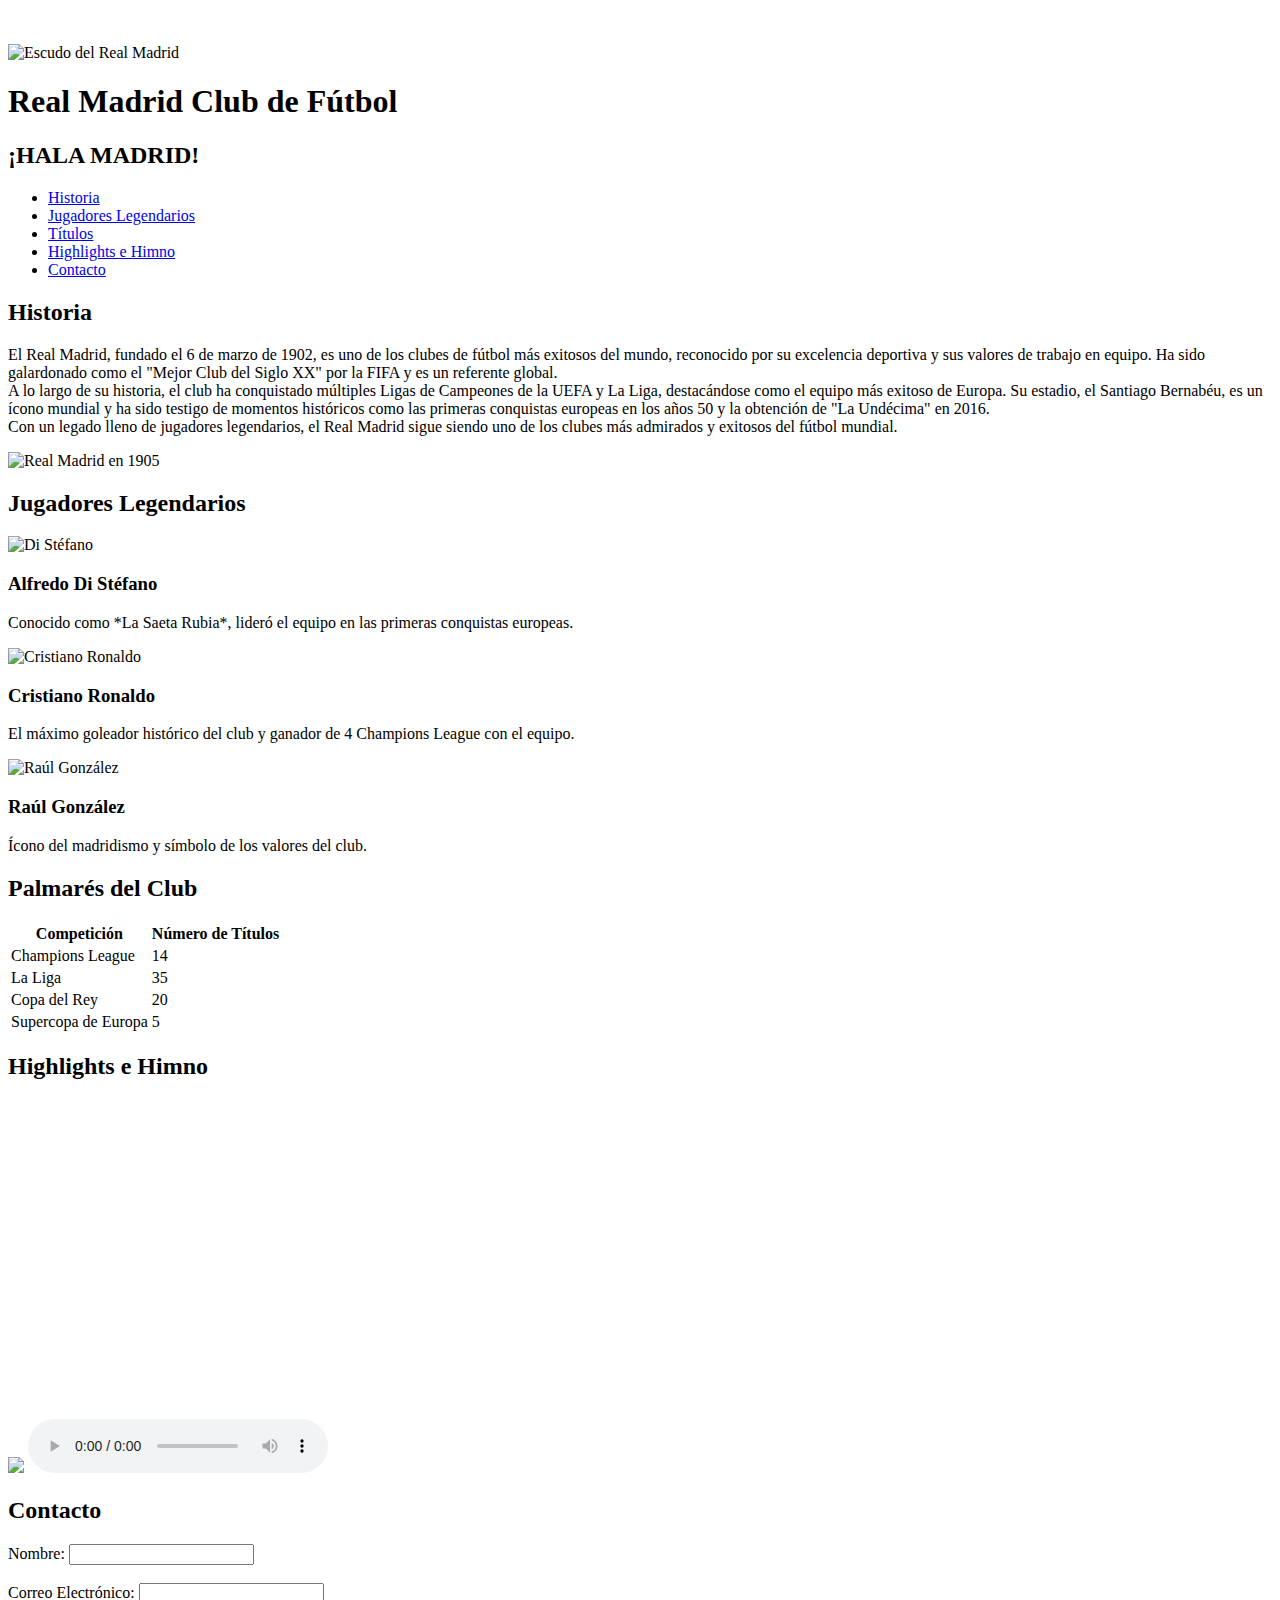
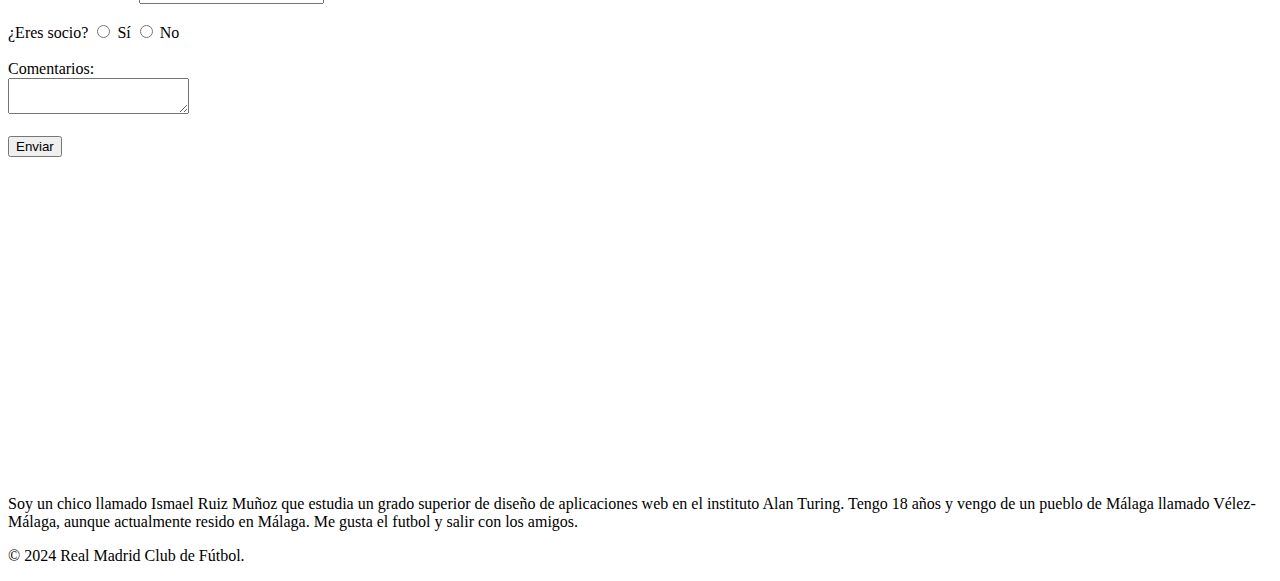
==== index.html @ 12ec4f3c "Create index.html" ====
<!DOCTYPE html>
<html lang="es">
<head>
    <meta charset="UTF-8">
    <meta name="viewport" content="width=device-width, initial-scale=1.0">
    <title>Real Madrid CF</title>
    <link rel="icon" href="escudo.png">
    <link rel="stylesheet" href="estilos.css">
</head>
<body>
    <header>
        <div class="encabezado">
            <br><br>
            <img src="escudo.png" alt="Escudo del Real Madrid" class="escudo">
            <h1>Real Madrid Club de Fútbol</h1>
            <h2>¡HALA MADRID!</h2>
        </div>
    </header>
    <nav class="barra">
        <ul>
            <li><a href="#historia">Historia</a></li>
            <li><a href="#jugadores">Jugadores Legendarios</a></li>
            <li><a href="#titulos">Títulos</a></li>
            <li><a href="#highlights-himno">Highlights e Himno</a></li>
            <li><a href="#contacto">Contacto</a></li>
        </ul>
    </nav>
    <main>
        <section id="historia" class="seccion">
            <h2>Historia</h2>
            <p>El Real Madrid, fundado el 6 de marzo de 1902, es uno de los clubes de fútbol más exitosos del mundo, reconocido por su excelencia deportiva y sus valores de trabajo en equipo. Ha sido galardonado como el "Mejor Club del Siglo XX" por la FIFA y es un referente global.<br>
                A lo largo de su historia, el club ha conquistado múltiples Ligas de Campeones de la UEFA y La Liga, destacándose como el equipo más exitoso de Europa. Su estadio, el Santiago Bernabéu, es un ícono mundial y ha sido testigo de momentos históricos como las primeras conquistas europeas en los años 50 y la obtención de "La Undécima" en 2016.<br>
                Con un legado lleno de jugadores legendarios, el Real Madrid sigue siendo uno de los clubes más admirados y exitosos del fútbol mundial.</p>
            <img src="RM1905.jpg" alt="Real Madrid en 1905" class="rm">
        </section>

        <section id="jugadores" class="seccion">
            <h2>Jugadores Legendarios</h2>
            <div class="legendarios">
                <div class="jugador">
                    <img src="DiStefano.jpeg" alt="Di Stéfano">
                    <h3>Alfredo Di Stéfano</h3>
                    <p>Conocido como *La Saeta Rubia*, lideró el equipo en las primeras conquistas europeas.</p>
                </div>
                <div class="jugador">
                    <img src="cr7.jpeg" alt="Cristiano Ronaldo">
                    <h3>Cristiano Ronaldo</h3>
                    <p>El máximo goleador histórico del club y ganador de 4 Champions League con el equipo.</p>
                </div>
                <div class="jugador">
                    <img src="raul.jpeg" alt="Raúl González">
                    <h3>Raúl González</h3>
                    <p>Ícono del madridismo y símbolo de los valores del club.</p>
                </div>
            </div>
        </section>

        <section id="titulos" class="seccion">
            <h2>Palmarés del Club</h2>
            <table>
                <thead>
                    <tr>
                        <th>Competición</th>
                        <th>Número de Títulos</th>
                    </tr>
                </thead>
                <tbody>
                    <tr>
                        <td>Champions League</td>
                        <td>14</td>
                    </tr>
                    <tr>
                        <td>La Liga</td>
                        <td>35</td>
                    </tr>
                    <tr>
                        <td>Copa del Rey</td>
                        <td>20</td>
                    </tr>
                    <tr>
                        <td>Supercopa de Europa</td>
                        <td>5</td>
                    </tr>
                </tbody>
            </table>
        </section>

        <section id="highlights-himno" class="seccion">
            <h2>Highlights e Himno</h2>
            <div class="audiovisual">
                <div class="video">
                    <iframe width="560" height="315" src="https://www.youtube.com/embed/d5nKmWRsUH0?si=4rIBr20y0GIYwMtU" title="Real Madrid Highlights" frameborder="0" allow="accelerometer; autoplay; clipboard-write; encrypted-media; gyroscope; picture-in-picture; web-share" referrerpolicy="strict-origin-when-cross-origin" allowfullscreen></iframe>
                </div>
                <div class="himno">   
                    <img id="estadio" src="estadio.jpg">
                    <audio id="audio" controls>
                        <source src="himno-real-madrid.mp3" type="audio/mpeg">
                    </audio>
                </div>
            </div>
        </section>

        <section id="contacto" class="seccion">
            <h2>Contacto</h2>
            <div class="todo">
                <form class="formulario">
                    <label for="nombre">Nombre:</label>
                    <input type="text" id="nombre" name="nombre" required>
                    <br><br>
                    <label for="correo">Correo Electrónico:</label>
                    <input type="email" id="correo" name="correo" required>
                    <br><br>
                    <label>¿Eres socio?</label>
                    <input type="radio" id="socio-si" name="socio" value="si">
                    <label for="socio-si">Sí</label>
                    <input type="radio" id="socio-no" name="socio" value="no">
                    <label for="socio-no">No</label>
                    <br><br>
                    <label for="comentarios">Comentarios:</label><br>
                    <textarea id="comentarios" name="comentarios"></textarea>
                    <br><br>
                    <button type="submit">Enviar</button>
                </form> 
                <div class="ubicacion">
                    <iframe src="https://www.google.com/maps/embed?pb=!1m18!1m12!1m3!1d3036.9827604636925!2d-3.6883336845854534!3d40.45305407936088!2m3!1f0!2f0!3f0!3m2!1i1024!2i768!4f13.1!3m3!1m2!1s0xd422628aa89fc83%3A0x73383b885bda9d6a!2sEstadio%20Santiago%20Bernab%C3%A9u!5e0!3m2!1ses!2ses!4v1695836423577!5m2!1ses!2ses" width="75%" height="300" style="border:0;" allowfullscreen="" loading="lazy"></iframe>
                </div>
            </div><br>
        </section>
    </main>
    <footer>
        <p>Soy un chico llamado Ismael Ruiz Muñoz que estudia un grado superior de diseño de aplicaciones web en el instituto Alan Turing. Tengo 18 años y vengo de un pueblo de Málaga llamado Vélez-Málaga, aunque actualmente resido en Málaga. Me gusta el futbol y salir con los amigos.</p>
        <p>&copy; 2024 Real Madrid Club de Fútbol.</p>
    </footer>
</body>
</html>
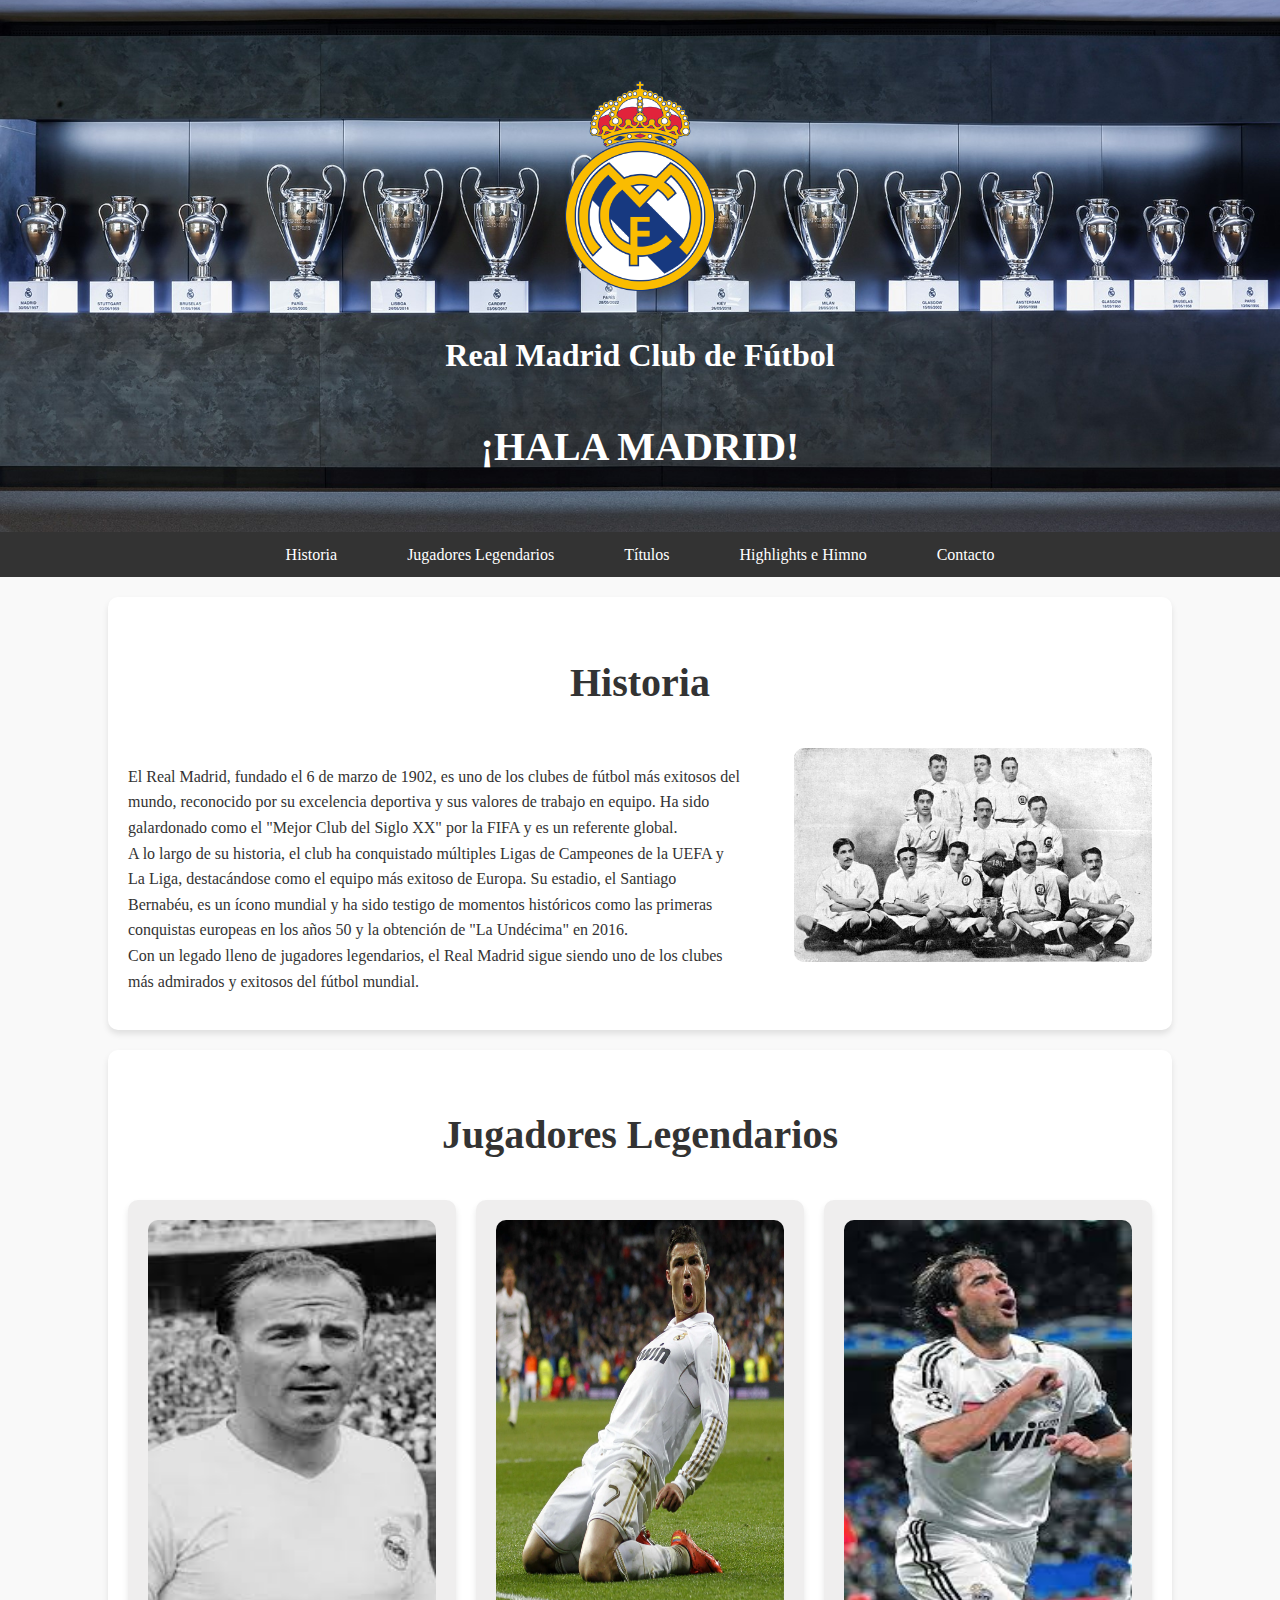
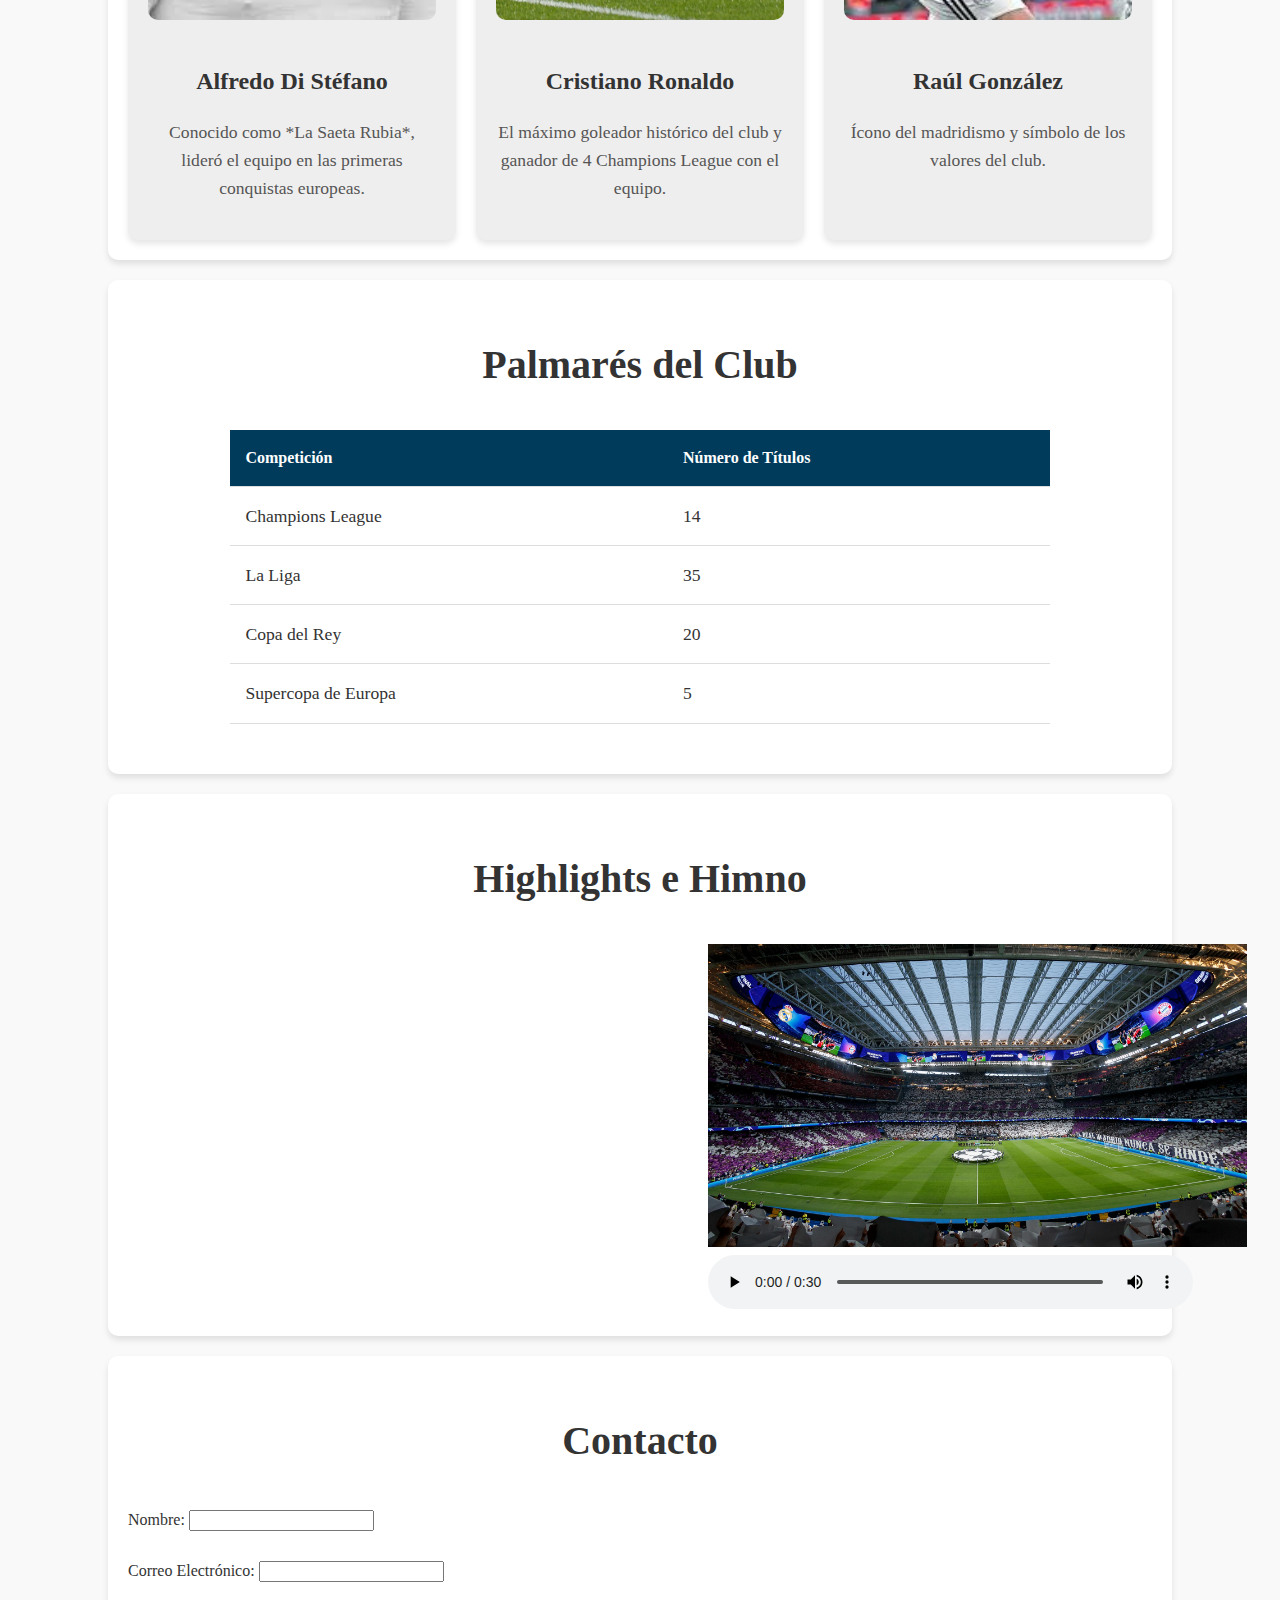
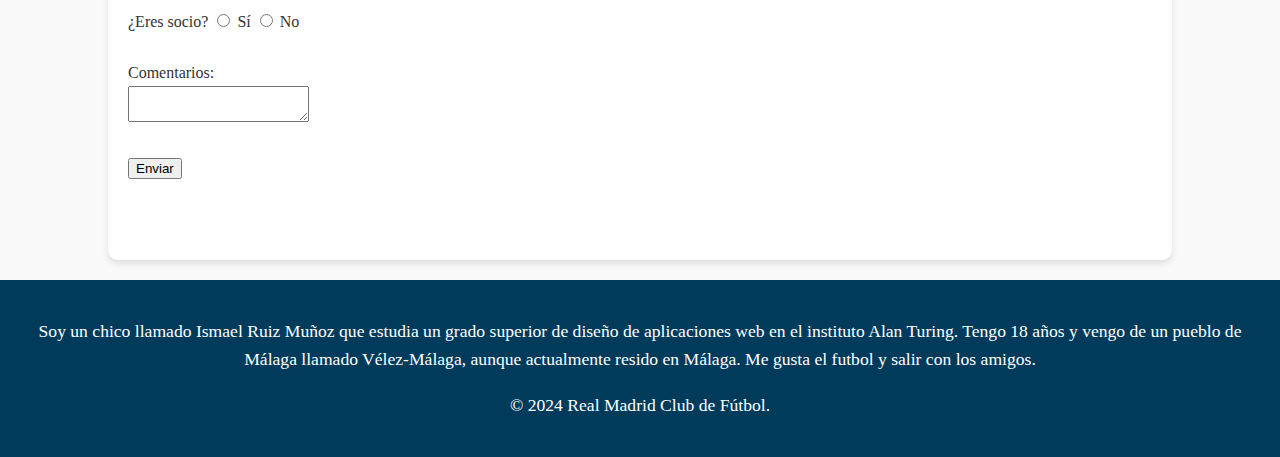
==== commit e4fdaf67: "Update and rename ProFin.html to index.html" ====
--- a/index.html
+++ b/index.html
@@ -1,135 +1,135 @@
-<!DOCTYPE html>
-<html lang="es">
-<head>
-    <meta charset="UTF-8">
-    <meta name="viewport" content="width=device-width, initial-scale=1.0">
-    <title>Real Madrid CF</title>
-    <link rel="icon" href="escudo.png">
-    <link rel="stylesheet" href="estilos.css">
-</head>
-<body>
-    <header>
-        <div class="encabezado">
-            <br><br>
-            <img src="escudo.png" alt="Escudo del Real Madrid" class="escudo">
-            <h1>Real Madrid Club de Fútbol</h1>
-            <h2>¡HALA MADRID!</h2>
-        </div>
-    </header>
-    <nav class="barra">
-        <ul>
-            <li><a href="#historia">Historia</a></li>
-            <li><a href="#jugadores">Jugadores Legendarios</a></li>
-            <li><a href="#titulos">Títulos</a></li>
-            <li><a href="#highlights-himno">Highlights e Himno</a></li>
-            <li><a href="#contacto">Contacto</a></li>
-        </ul>
-    </nav>
-    <main>
-        <section id="historia" class="seccion">
-            <h2>Historia</h2>
-            <p>El Real Madrid, fundado el 6 de marzo de 1902, es uno de los clubes de fútbol más exitosos del mundo, reconocido por su excelencia deportiva y sus valores de trabajo en equipo. Ha sido galardonado como el "Mejor Club del Siglo XX" por la FIFA y es un referente global.<br>
-                A lo largo de su historia, el club ha conquistado múltiples Ligas de Campeones de la UEFA y La Liga, destacándose como el equipo más exitoso de Europa. Su estadio, el Santiago Bernabéu, es un ícono mundial y ha sido testigo de momentos históricos como las primeras conquistas europeas en los años 50 y la obtención de "La Undécima" en 2016.<br>
-                Con un legado lleno de jugadores legendarios, el Real Madrid sigue siendo uno de los clubes más admirados y exitosos del fútbol mundial.</p>
-            <img src="RM1905.jpg" alt="Real Madrid en 1905" class="rm">
-        </section>
-
-        <section id="jugadores" class="seccion">
-            <h2>Jugadores Legendarios</h2>
-            <div class="legendarios">
-                <div class="jugador">
-                    <img src="DiStefano.jpeg" alt="Di Stéfano">
-                    <h3>Alfredo Di Stéfano</h3>
-                    <p>Conocido como *La Saeta Rubia*, lideró el equipo en las primeras conquistas europeas.</p>
-                </div>
-                <div class="jugador">
-                    <img src="cr7.jpeg" alt="Cristiano Ronaldo">
-                    <h3>Cristiano Ronaldo</h3>
-                    <p>El máximo goleador histórico del club y ganador de 4 Champions League con el equipo.</p>
-                </div>
-                <div class="jugador">
-                    <img src="raul.jpeg" alt="Raúl González">
-                    <h3>Raúl González</h3>
-                    <p>Ícono del madridismo y símbolo de los valores del club.</p>
-                </div>
-            </div>
-        </section>
-
-        <section id="titulos" class="seccion">
-            <h2>Palmarés del Club</h2>
-            <table>
-                <thead>
-                    <tr>
-                        <th>Competición</th>
-                        <th>Número de Títulos</th>
-                    </tr>
-                </thead>
-                <tbody>
-                    <tr>
-                        <td>Champions League</td>
-                        <td>14</td>
-                    </tr>
-                    <tr>
-                        <td>La Liga</td>
-                        <td>35</td>
-                    </tr>
-                    <tr>
-                        <td>Copa del Rey</td>
-                        <td>20</td>
-                    </tr>
-                    <tr>
-                        <td>Supercopa de Europa</td>
-                        <td>5</td>
-                    </tr>
-                </tbody>
-            </table>
-        </section>
-
-        <section id="highlights-himno" class="seccion">
-            <h2>Highlights e Himno</h2>
-            <div class="audiovisual">
-                <div class="video">
-                    <iframe width="560" height="315" src="https://www.youtube.com/embed/d5nKmWRsUH0?si=4rIBr20y0GIYwMtU" title="Real Madrid Highlights" frameborder="0" allow="accelerometer; autoplay; clipboard-write; encrypted-media; gyroscope; picture-in-picture; web-share" referrerpolicy="strict-origin-when-cross-origin" allowfullscreen></iframe>
-                </div>
-                <div class="himno">   
-                    <img id="estadio" src="estadio.jpg">
-                    <audio id="audio" controls>
-                        <source src="himno-real-madrid.mp3" type="audio/mpeg">
-                    </audio>
-                </div>
-            </div>
-        </section>
-
-        <section id="contacto" class="seccion">
-            <h2>Contacto</h2>
-            <div class="todo">
-                <form class="formulario">
-                    <label for="nombre">Nombre:</label>
-                    <input type="text" id="nombre" name="nombre" required>
-                    <br><br>
-                    <label for="correo">Correo Electrónico:</label>
-                    <input type="email" id="correo" name="correo" required>
-                    <br><br>
-                    <label>¿Eres socio?</label>
-                    <input type="radio" id="socio-si" name="socio" value="si">
-                    <label for="socio-si">Sí</label>
-                    <input type="radio" id="socio-no" name="socio" value="no">
-                    <label for="socio-no">No</label>
-                    <br><br>
-                    <label for="comentarios">Comentarios:</label><br>
-                    <textarea id="comentarios" name="comentarios"></textarea>
-                    <br><br>
-                    <button type="submit">Enviar</button>
-                </form> 
-                <div class="ubicacion">
-                    <iframe src="https://www.google.com/maps/embed?pb=!1m18!1m12!1m3!1d3036.9827604636925!2d-3.6883336845854534!3d40.45305407936088!2m3!1f0!2f0!3f0!3m2!1i1024!2i768!4f13.1!3m3!1m2!1s0xd422628aa89fc83%3A0x73383b885bda9d6a!2sEstadio%20Santiago%20Bernab%C3%A9u!5e0!3m2!1ses!2ses!4v1695836423577!5m2!1ses!2ses" width="75%" height="300" style="border:0;" allowfullscreen="" loading="lazy"></iframe>
-                </div>
-            </div><br>
-        </section>
-    </main>
-    <footer>
-        <p>Soy un chico llamado Ismael Ruiz Muñoz que estudia un grado superior de diseño de aplicaciones web en el instituto Alan Turing. Tengo 18 años y vengo de un pueblo de Málaga llamado Vélez-Málaga, aunque actualmente resido en Málaga. Me gusta el futbol y salir con los amigos.</p>
-        <p>&copy; 2024 Real Madrid Club de Fútbol.</p>
-    </footer>
-</body>
-</html>
+<!DOCTYPE html>
+<html lang="es">
+<head>
+    <meta charset="UTF-8">
+    <meta name="viewport" content="width=device-width, initial-scale=1.0">
+    <title>Real Madrid CF</title>
+    <link rel="icon" href="escudo.png">
+    <link rel="stylesheet" href="estilos.css">
+</head>
+<body>
+    <header>
+        <div class="encabezado">
+            <br><br>
+            <img src="escudo.png" alt="Escudo del Real Madrid" class="escudo">
+            <h1>Real Madrid Club de Fútbol</h1>
+            <h2>¡HALA MADRID!</h2>
+        </div>
+    </header>
+    <nav class="barra">
+        <ul>
+            <li><a href="#historia">Historia</a></li>
+            <li><a href="#jugadores">Jugadores Legendarios</a></li>
+            <li><a href="#titulos">Títulos</a></li>
+            <li><a href="#highlights-himno">Highlights e Himno</a></li>
+            <li><a href="#contacto">Contacto</a></li>
+        </ul>
+    </nav>
+    <main>
+        <section id="historia" class="seccion">
+            <h2>Historia</h2>
+            <p>El Real Madrid, fundado el 6 de marzo de 1902, es uno de los clubes de fútbol más exitosos del mundo, reconocido por su excelencia deportiva y sus valores de trabajo en equipo. Ha sido galardonado como el "Mejor Club del Siglo XX" por la FIFA y es un referente global.<br>
+                A lo largo de su historia, el club ha conquistado múltiples Ligas de Campeones de la UEFA y La Liga, destacándose como el equipo más exitoso de Europa. Su estadio, el Santiago Bernabéu, es un ícono mundial y ha sido testigo de momentos históricos como las primeras conquistas europeas en los años 50 y la obtención de "La Undécima" en 2016.<br>
+                Con un legado lleno de jugadores legendarios, el Real Madrid sigue siendo uno de los clubes más admirados y exitosos del fútbol mundial.</p>
+            <img src="RM1905.jpg" alt="Real Madrid en 1905" class="rm">
+        </section>
+
+        <section id="jugadores" class="seccion">
+            <h2>Jugadores Legendarios</h2>
+            <div class="legendarios">
+                <div class="jugador">
+                    <img src="DiStefano.jpeg" alt="Di Stéfano">
+                    <h3>Alfredo Di Stéfano</h3>
+                    <p>Conocido como *La Saeta Rubia*, lideró el equipo en las primeras conquistas europeas.</p>
+                </div>
+                <div class="jugador">
+                    <img src="cr7.jpeg" alt="Cristiano Ronaldo">
+                    <h3>Cristiano Ronaldo</h3>
+                    <p>El máximo goleador histórico del club y ganador de 4 Champions League con el equipo.</p>
+                </div>
+                <div class="jugador">
+                    <img src="raul.jpeg" alt="Raúl González">
+                    <h3>Raúl González</h3>
+                    <p>Ícono del madridismo y símbolo de los valores del club.</p>
+                </div>
+            </div>
+        </section>
+
+        <section id="titulos" class="seccion">
+            <h2>Palmarés del Club</h2>
+            <table>
+                <thead>
+                    <tr>
+                        <th>Competición</th>
+                        <th>Número de Títulos</th>
+                    </tr>
+                </thead>
+                <tbody>
+                    <tr>
+                        <td>Champions League</td>
+                        <td>14</td>
+                    </tr>
+                    <tr>
+                        <td>La Liga</td>
+                        <td>35</td>
+                    </tr>
+                    <tr>
+                        <td>Copa del Rey</td>
+                        <td>20</td>
+                    </tr>
+                    <tr>
+                        <td>Supercopa de Europa</td>
+                        <td>5</td>
+                    </tr>
+                </tbody>
+            </table>
+        </section>
+
+        <section id="highlights-himno" class="seccion">
+            <h2>Highlights e Himno</h2>
+            <div class="audiovisual">
+                <div class="video">
+                    <iframe width="560" height="315" src="https://www.youtube.com/embed/d5nKmWRsUH0?si=4rIBr20y0GIYwMtU" title="Real Madrid Highlights" frameborder="0" allow="accelerometer; autoplay; clipboard-write; encrypted-media; gyroscope; picture-in-picture; web-share" referrerpolicy="strict-origin-when-cross-origin" allowfullscreen></iframe>
+                </div>
+                <div class="himno">   
+                    <img id="estadio" src="estadio.jpg">
+                    <audio id="audio" controls>
+                        <source src="himno-real-madrid.mp3" type="audio/mpeg">
+                    </audio>
+                </div>
+            </div>
+        </section>
+
+        <section id="contacto" class="seccion">
+            <h2>Contacto</h2>
+            <div class="todo">
+                <form class="formulario">
+                    <label for="nombre">Nombre:</label>
+                    <input type="text" id="nombre" name="nombre" required>
+                    <br><br>
+                    <label for="correo">Correo Electrónico:</label>
+                    <input type="email" id="correo" name="correo" required>
+                    <br><br>
+                    <label>¿Eres socio?</label>
+                    <input type="radio" id="socio-si" name="socio" value="si">
+                    <label for="socio-si">Sí</label>
+                    <input type="radio" id="socio-no" name="socio" value="no">
+                    <label for="socio-no">No</label>
+                    <br><br>
+                    <label for="comentarios">Comentarios:</label><br>
+                    <textarea id="comentarios" name="comentarios"></textarea>
+                    <br><br>
+                    <button type="submit">Enviar</button>
+                </form> 
+                <div class="ubicacion">
+                    <iframe src="https://www.google.com/maps/embed?pb=!1m18!1m12!1m3!1d3036.9827604636925!2d-3.6883336845854534!3d40.45305407936088!2m3!1f0!2f0!3f0!3m2!1i1024!2i768!4f13.1!3m3!1m2!1s0xd422628aa89fc83%3A0x73383b885bda9d6a!2sEstadio%20Santiago%20Bernab%C3%A9u!5e0!3m2!1ses!2ses!4v1695836423577!5m2!1ses!2ses" width="75%" height="300" style="border:0;" allowfullscreen="" loading="lazy"></iframe>
+                </div>
+            </div><br>
+        </section>
+    </main>
+    <footer>
+        <p>Soy un chico llamado Ismael Ruiz Muñoz que estudia un grado superior de diseño de aplicaciones web en el instituto Alan Turing. Tengo 18 años y vengo de un pueblo de Málaga llamado Vélez-Málaga, aunque actualmente resido en Málaga. Me gusta el futbol y salir con los amigos.</p>
+        <p>&copy; 2024 Real Madrid Club de Fútbol.</p>
+    </footer>
+</body>
+</html>
--- a/estilos.css
+++ b/estilos.css
@@ -0,0 +1,166 @@
+body {
+    font-family:Georgia, 'Times New Roman', Times, serif;
+    margin: 0;
+    padding: 0;
+    background-color: #f9f9f9;
+    color: #333;
+    line-height: 1.6;
+}
+
+header {
+    background: url('vitrina.jpg') no-repeat center center; 
+    background-size: cover; 
+    color: white;
+    text-align: center;
+    padding: 20px 10px;
+    box-shadow: 0 4px 6px rgba(0, 0, 0, 0.3);
+}
+
+header .escudo {
+    width: 150px;
+    margin: 10px 0;
+}
+
+.barra {
+    background: #333;
+    overflow: hidden;
+}
+
+.barra ul {
+    list-style: none;
+    padding: 0;
+    margin: 0;
+    display: flex;
+    justify-content: center;
+}
+
+.barra ul li {
+    margin: 0 15px;
+}
+
+.barra ul li a {
+    color: white;
+    text-decoration: none;
+    padding: 10px 20px;
+    display: block;
+    transition: background 0.3s;
+}
+
+.barra ul li a:hover {
+    background: #00529b;
+    border-radius: 5px;
+}
+
+h2 {
+    text-align: center;
+    font-size: 40px;
+}
+
+#historia {
+    text-align: left; 
+    overflow: hidden; 
+}
+
+#historia p {
+    float: left; 
+    width: 60%; 
+    margin-right: 20px; 
+}
+
+#historia img {
+    float: right; 
+    width: 35%; 
+    border-radius: 10px; 
+}
+
+
+.seccion {
+    padding: 20px;
+    margin: 20px auto;
+    width: 80%;
+    background: white;
+    box-shadow: 0 4px 6px rgba(0, 0, 0, 0.1);
+    border-radius: 10px;
+}
+
+.legendarios {
+    display: grid;
+    grid-template-columns: repeat(3, 1fr);
+    gap: 20px;
+    margin-top: 20px;
+}
+
+.jugador {
+    text-align: center;
+    background-color: rgb(239, 238, 238);
+    padding: 20px;
+    border-radius: 10px;
+    box-shadow: 0 4px 6px rgba(0, 0, 0, 0.1);
+}
+
+.jugador img {
+    width: 100%;
+    height: 400px;
+    border-radius: 10px;
+    margin-bottom: 10px;
+}
+
+.jugador h3 {
+    font-size: 24px;
+    margin-bottom: 10px;
+}
+
+.jugador p {
+    font-size: 17.6px;
+    color: #555;
+}
+
+table {
+    width: 80%;
+    margin: 30px auto;
+    border-collapse: collapse;
+}
+
+th, td {
+    padding: 15px;
+    text-align: left;
+    border-bottom: 1px solid #ddd;
+}
+
+th {
+    background-color: #003B5C;
+    color: white;
+}
+
+td {
+    font-size: 17.6px;
+}
+
+.todo, .audiovisual {
+    display: flex;
+    justify-content: space-between;
+    gap: 20px;
+    align-items: flex-start;
+}
+
+.formulario, .ubicacion, .video, .himno {
+    flex: 1;
+}
+
+#estadio{
+    height: 303px;
+}
+#audio{
+    width: 90%;
+}
+
+footer {
+    background-color: #003B5C;
+    color: white;
+    text-align: center;
+    padding: 20px;
+}
+
+footer p {
+    font-size: 17.6px;
+}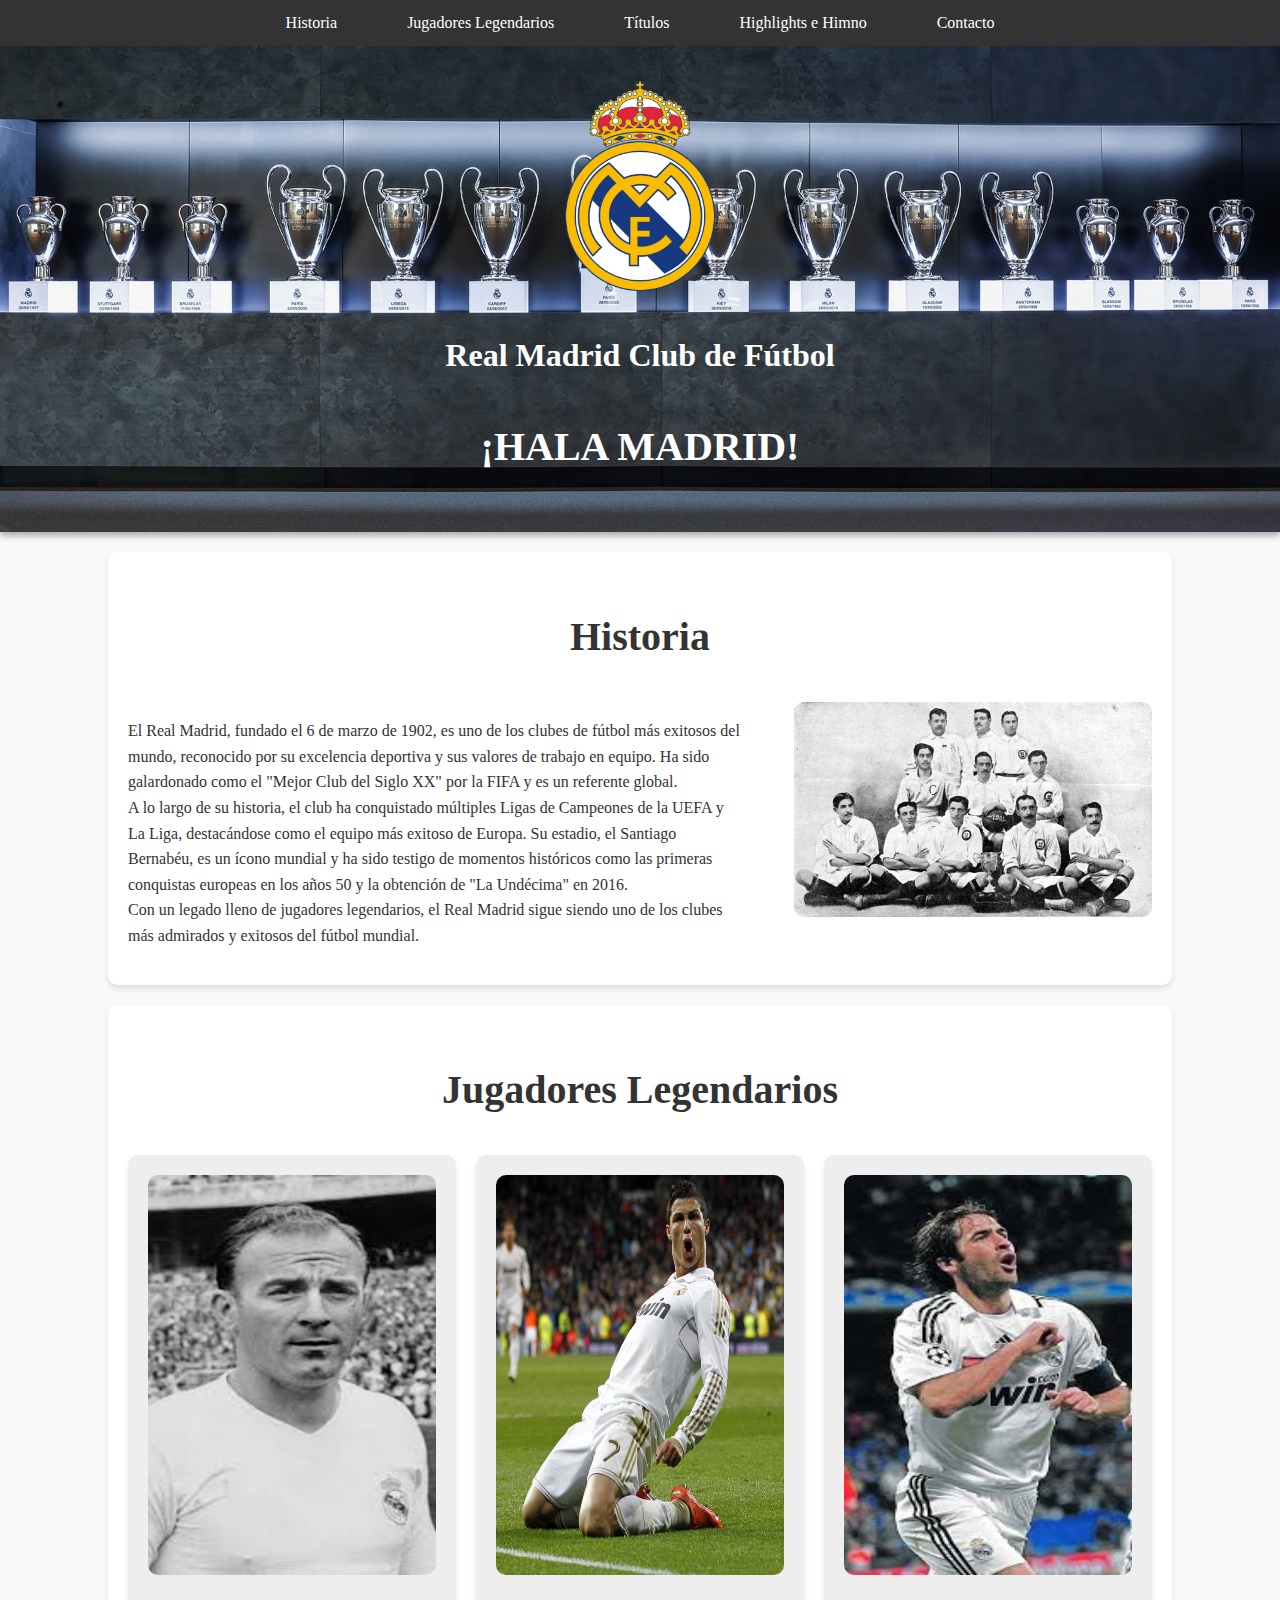
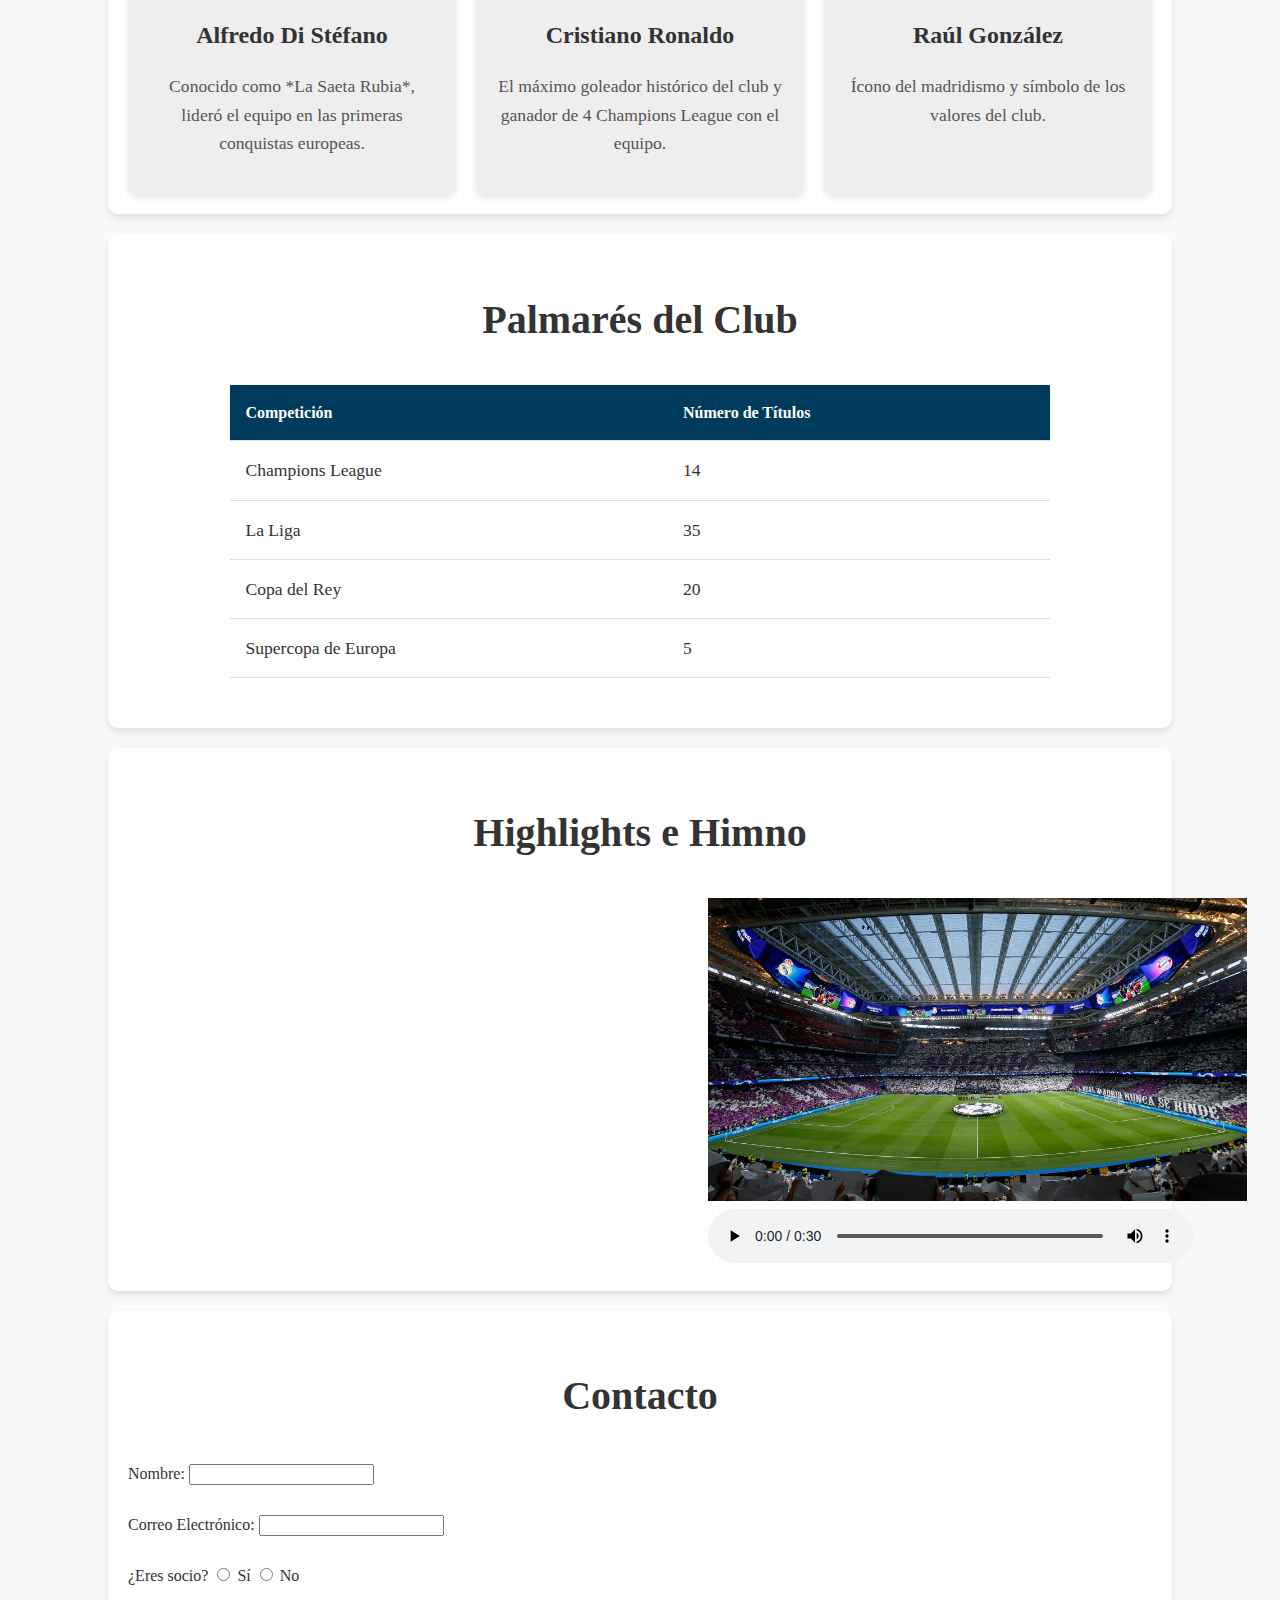
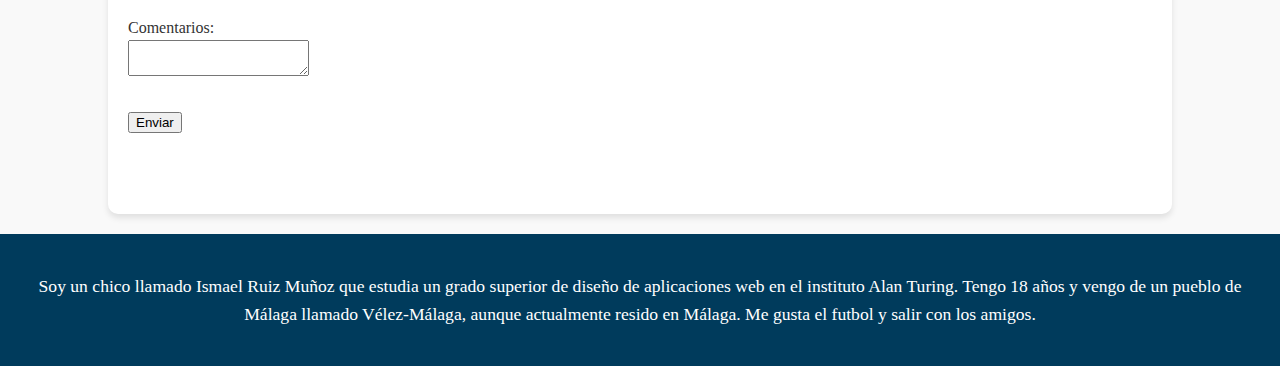
==== commit 934dbf2d: "Update and rename ProFin.html to index.html" ====
--- a/index.html
+++ b/index.html
@@ -25,7 +25,7 @@
             <li><a href="#contacto">Contacto</a></li>
         </ul>
     </nav>
-    <main>
+    <main>  
         <section id="historia" class="seccion">
             <h2>Historia</h2>
             <p>El Real Madrid, fundado el 6 de marzo de 1902, es uno de los clubes de fútbol más exitosos del mundo, reconocido por su excelencia deportiva y sus valores de trabajo en equipo. Ha sido galardonado como el "Mejor Club del Siglo XX" por la FIFA y es un referente global.<br>
@@ -129,7 +129,6 @@
     </main>
     <footer>
         <p>Soy un chico llamado Ismael Ruiz Muñoz que estudia un grado superior de diseño de aplicaciones web en el instituto Alan Turing. Tengo 18 años y vengo de un pueblo de Málaga llamado Vélez-Málaga, aunque actualmente resido en Málaga. Me gusta el futbol y salir con los amigos.</p>
-        <p>&copy; 2024 Real Madrid Club de Fútbol.</p>
     </footer>
 </body>
 </html>
--- a/estilos.css
+++ b/estilos.css
@@ -12,7 +12,7 @@
     background-size: cover; 
     color: white;
     text-align: center;
-    padding: 20px 10px;
+    padding: 20px 10px; 
     box-shadow: 0 4px 6px rgba(0, 0, 0, 0.3);
 }
 
@@ -24,26 +24,30 @@
 .barra {
     background: #333;
     overflow: hidden;
+    position: fixed;
+    top: 0; 
+    width: 100%; 
+    z-index: 1000; 
 }
 
 .barra ul {
-    list-style: none;
+    list-style: none; 
     padding: 0;
     margin: 0;
-    display: flex;
-    justify-content: center;
+    display: flex; 
+    justify-content: center; 
 }
 
 .barra ul li {
-    margin: 0 15px;
+    margin: 0 15px; 
 }
 
 .barra ul li a {
     color: white;
-    text-decoration: none;
+    text-decoration: none; 
     padding: 10px 20px;
-    display: block;
-    transition: background 0.3s;
+    display: block; 
+    transition: background 0.3s; 
 }
 
 .barra ul li a:hover {
@@ -84,8 +88,8 @@
 }
 
 .legendarios {
-    display: grid;
-    grid-template-columns: repeat(3, 1fr);
+    display: grid; 
+    grid-template-columns: repeat(3, 1fr); 
     gap: 20px;
     margin-top: 20px;
 }
@@ -102,7 +106,7 @@
     width: 100%;
     height: 400px;
     border-radius: 10px;
-    margin-bottom: 10px;
+    margin-bottom: 10px; 
 }
 
 .jugador h3 {
@@ -118,13 +122,13 @@
 table {
     width: 80%;
     margin: 30px auto;
-    border-collapse: collapse;
+    border-collapse: collapse; 
 }
 
 th, td {
     padding: 15px;
     text-align: left;
-    border-bottom: 1px solid #ddd;
+    border-bottom: 1px solid #ddd; 
 }
 
 th {
@@ -137,14 +141,14 @@
 }
 
 .todo, .audiovisual {
-    display: flex;
-    justify-content: space-between;
-    gap: 20px;
-    align-items: flex-start;
+    display: flex; 
+    justify-content: space-between; 
+    gap: 20px; 
+    align-items: flex-start; 
 }
 
 .formulario, .ubicacion, .video, .himno {
-    flex: 1;
+    flex: 1; 
 }
 
 #estadio{
